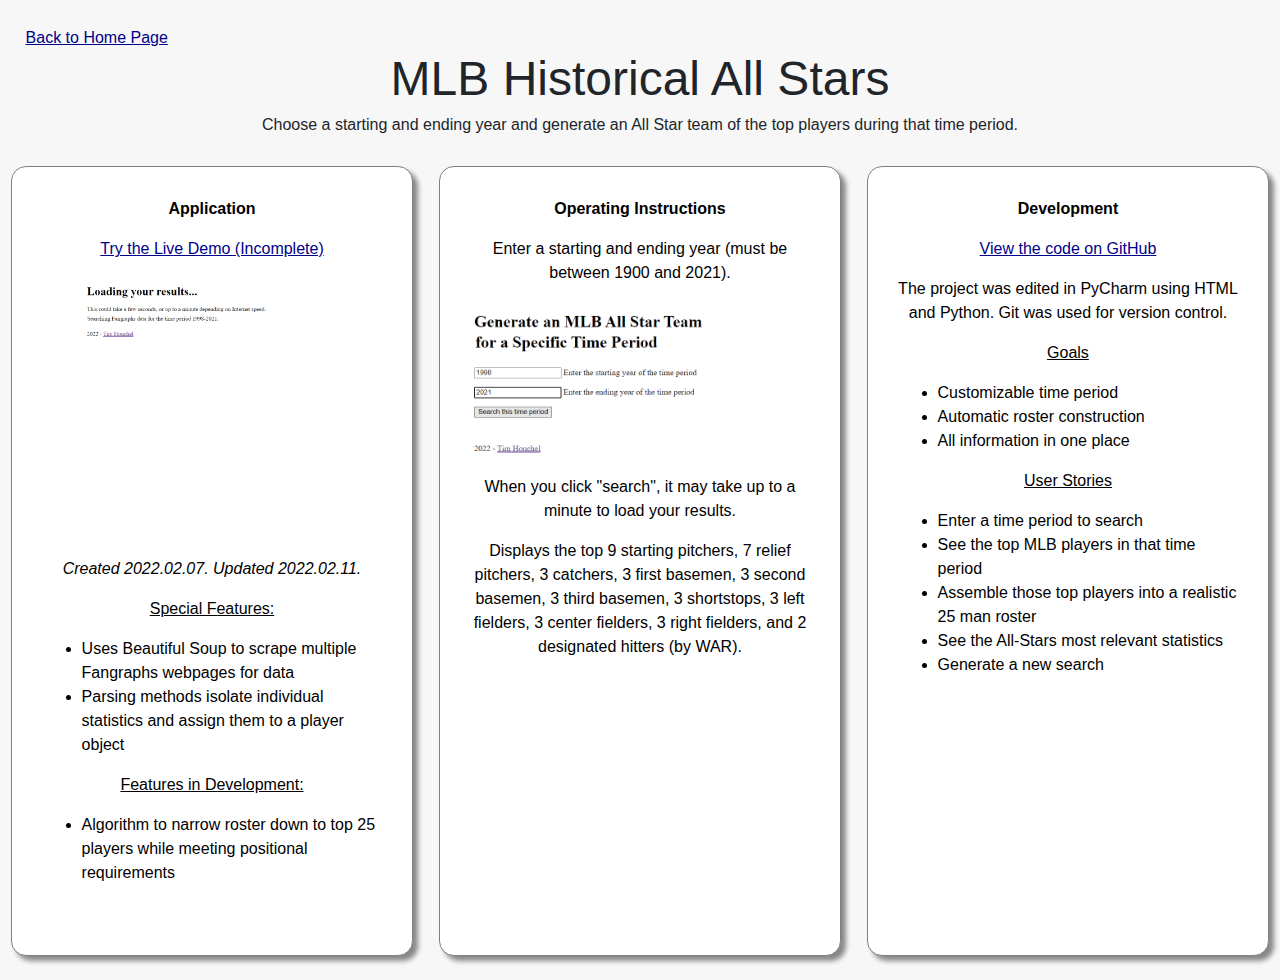
==== baseball.html @ f8c6c476 "added baseball project" ====
<!DOCTYPE html>
<html lang="en">
  <head>
    <meta charset="utf-8">
    <title>Tim Honchel - Software Portfolio</title>
    <meta content="IE=edge" http-equiv="X-UA-Compatible">
    <meta name="viewport" content="width=device-width, initial-scale=1">
    <meta name="title" content="MLB Historical All Stars Project" property="og:title">
    <meta name="description" content="Choose a starting and ending year and generate an All Star team of the top players during that time period." property="og:description">
    <meta name="author" content="Tim Honchel" >
    <meta name ="image" content="https://tim-honchel.github.io/images/keyboard.png" property="og:image">
    <!--Fav-->
    <link href="images/favicon.ico" rel="shortcut icon">
    
    <!--styles-->
    
    <link href="css/style.css" rel="stylesheet">
    <link rel="stylesheet" href="https://stackpath.bootstrapcdn.com/bootstrap/4.3.1/css/bootstrap.min.css" integrity="sha384-ggOyR0iXCbMQv3Xipma34MD+dH/1fQ784/j6cY/iJTQUOhcWr7x9JvoRxT2MZw1T" crossorigin="anonymous">
    <link href="css/basic.css" rel="stylesheet">
    

  </head>
  <body>
    <!--CONTENT WRAP-->
    <div class="content-wrap">
        <!--CONTENT-->
        <div class="content">  
            <section id="resume"> 
                <a href="https://tim-honchel.github.io">Back to Home Page</a> 
                <h3>MLB Historical All Stars</h3>
                <h6>Choose a starting and ending year and generate an All Star team of the top players during that time period.</h6>
                <br>
                <div class="row">
                    <div class="column-3">
                    <p id="lead">Application</p>
                    <p id="follow"><a href = "https://mlb-historical-all-star-team.herokuapp.com/" target="_blank">Try the Live Demo (Incomplete)</a></p>
                    <img src="images/baseballGIF.gif" class="project2">
                    <br>
                    <p id="follow"><em>Created 2022.02.07. Updated 2022.02.11.</em></p>
                    <p id="follow"><u>Special Features:</u></p>
                    <ul>
                        <li>Uses Beautiful Soup to scrape multiple Fangraphs webpages for data</li>
                        <li>Parsing methods isolate individual statistics and assign them to a player object</li>
                    </ul>
                    <p id="follow"><u>Features in Development:</u></p>
                    <ul>
                        <li>Algorithm to narrow roster down to top 25 players while meeting positional requirements</li>
                    </ul>
                    <br>
                    
                    </div>
                    <div class ="column-3">
                        <p id ="lead">Operating Instructions</p>
                        <p id="follow">Enter a starting and ending year (must be between 1900 and 2021).</p>
                        <img src="images/baseball-instructions.png" width = 75%>
                        <p id="follow">When you click "search", it may take up to a minute to load your results.</p>
                        <p id="follow">Displays the top 9 starting pitchers, 7 relief pitchers, 3 catchers, 3 first basemen, 3 second basemen, 3 third basemen, 3 shortstops, 3 left fielders, 3 center fielders, 3 right fielders, and 2 designated hitters (by WAR).</p>
                    </div>
                    <div class ="column-3">
                        <p id ="lead">Development</p>
                        <p id = "follow"><a href = "http://github.com/tim-honchel/BaseballAllStars" target="_blank">View the code on GitHub</a></p>
                        <p id = "follow">The project was edited in PyCharm using HTML and Python. Git was used for version control.</p>
                        <p id = "follow"><u>Goals</u></p>
                        <ul>
                            <li>Customizable time period</li>
                            <li>Automatic roster construction</li>
                            <li>All information in one place</li> 
                        </ul>
                        <p id = "follow"><u>User Stories</u></p>
                        <ul>
                            <li>Enter a time period to search</li>
                            <li>See the top MLB players in that time period</li>
                            <li>Assemble those top players into a realistic 25 man roster</li>
                            <li>See the All-Stars most relevant statistics</li>
                            <li>Generate a new search</li>
                        </ul>
                    </div>
                    <br>
                </div>
            </section>
        </div>
    </div>


  </body>
---- css/style.css ----
/*
Template Name: Bodo - Simple One Page Personal
Author: BdgPixel
Author URI:  http://themeforest.net/user/BdgPixel


/*----------------------------------------- 4) Header --------------------------------------------------*/





/*----------- panel ----------*/
.content-wrap {
  -webkit-overflow-scrolling: touch;
  height: 100%;
  width: 100%;
}
.content {
  position: absolute;
  width: 100%;
  height: 100%;
}
.content::before {
  position: fixed;
  top: 0;
  left: 0;
  z-index: 10;
  width: 100%;
  height: 100%;
  background: rgba(0, 0, 0, 0.3);
  content: '';
  opacity: 0;
  -webkit-transform: translate3d(100%, 0, 0);
  transform: translate3d(100%, 0, 0);
  -webkit-transition: opacity 0.4s, -webkit-transform 0s 0.4s;
  transition: opacity 0.4s, transform 0s 0.4s;
  -webkit-transition-timing-function: cubic-bezier(0.7, 0, 0.3, 1);
  transition-timing-function: cubic-bezier(0.7, 0, 0.3, 1);
}
/* Menu Button */
.menu-button {
  width: 0px;
  height: 0px;
  position: fixed;
  right: 0;
  margin-top: 13px;
  margin-right: 35px;
  z-index: 1000;
  padding: 0;
  cursor: pointer;
  background: transparent;
  border: none;
}
.menu-button span {
  display: block;
  position: absolute;
  height: 1px;
  width: 100%;
  background: #2f2f2f;
  border-radius: 9px;
  opacity: 1;
  left: 0;
}

/* Close Button */
.close-button {
  width: 1em;
  height: 1em;
  position: absolute;
  right: 1em;
  top: 1em;
  overflow: hidden;
  text-indent: 1em;
  font-size: 0.75em;
  border: none;
  background: transparent;
  color: transparent;
}
.close-button::before,
.close-button::after {
  content: '';
  position: absolute;
  width: 3px;
  height: 100%;
  top: 0;
  left: 50%;
  background: #bdc3c7;
}
.close-button::before {
  -webkit-transform: rotate(45deg);
  transform: rotate(45deg);
}
.close-button::after {
  -webkit-transform: rotate(-45deg);
  transform: rotate(-45deg);
}




/*----------------------------------------- 5) Typography --------------------------------------------------*/

h5 {
  letter-spacing: 0.8px;
  font-family: 'Roboto Slab', serif;
}


#home h1 {
  line-height: 40px;
  letter-spacing: 0.6px;
}
#home .typed {
  font-weight: 400;
  font-size: 16px;
  line-height: 26px;
  letter-spacing: 1.5px;
  margin: 0 auto;
  opacity: 0.6;
}
.year {
  font-size: 26px;
  font-weight: 500;
  margin-bottom: 10px;
  font-family: 'Roboto', sans-serif;
}
.job {
  font-size: 14px;
  font-weight: 500;
  line-height: 14px;
  letter-spacing: 0.4px;
  text-transform: uppercase;
  color: #cccccc;
}
.company {
  font-size: 12px;
  line-height: 14px;
  border: 1px solid #ececec;
  color: #cccccc;
  padding:8px 10px;
  border-radius: 6px;
  display: inline-block;
  margin-top: 5px;
  font-weight: 400;

}

/*----------------------------------------- 6) Hero --------------------------------------------------*/
#home {
  background: url("/images/background3.jpg");
  -webkit-background-size: cover;
  -moz-background-size: cover;
  -o-background-size: cover;
  background-size: cover;
  min-width: 100%;
  min-height: 100%;
  height: 100%;
  width: 100%;
  display: block;
}
.wrap-hero-content{
  width: 100%;
  height: 100%;
  position: absolute;
  top: 0;
  left: 0;
}
.hero-content{
  position: absolute;
  text-align: center;
  min-width: 300px;
  left: 50%;
  top: 60%;
  padding: 15px;
  background:transparent; /* change color and outline here */
  outline:none;
  outline-offset: 8px;
  -webkit-transform: translateX(-50%) translateY(-50%);
  transform: translateX(-50%) translateY(-50%);
  color:white;
}
.hero-title-content{
  position: absolute;
  text-align: center;
  min-width: 300px;
  left: 50%;
  top: 50%;
  padding: 30px;
  background:transparent; /* change color and outline here */
  outline:none;
  outline-offset: 8px;
  -webkit-transform: translateX(-50%) translateY(-50%);
  transform: translateX(-50%) translateY(-50%);
  color:white;
}
/*mouse*/
.mouse-icon {
  position: absolute;
  border: 2px solid #2f2f2f;
  background: #ffffff;
  opacity: 0.8;
  border-radius: 13px;
  height: 40px;
  width: 30px;
  margin: 0 auto;
  display: block;
  left: 0;
  right: 0;
  bottom: 30px;
  z-index: 100;
}

.mouse-icon .scroll {
  -webkit-animation-name: scrolling;
  -webkit-animation-duration: 1s;
  -webkit-animation-timing-function: linear;
  -webkit-animation-delay: 0s;
  -webkit-animation-iteration-count: infinite;
  -webkit-animation-play-state: running;
  animation-name: scrolling;
  animation-duration: 1s;
  animation-timing-function: linear;
  animation-delay: 0s;
  animation-iteration-count: infinite;
  animation-play-state: running;
}
.mouse-icon .scroll {
  position: relative;
  border-radius: 10px;
  background: #2f2f2f;
  width: 4px;
  height: 8px;
  top: 4px;
  margin-left: auto;
  margin-right: auto;
}

@-webkit-keyframes scrolling  {
  0%   { top:2px;  opacity: 0;}
  30%  { top:8px; opacity: 1;}
  100% { top:16px; opacity: 0;}
}

@keyframes scrolling  {
  0%   { top:2px;  opacity: 0;}
  30%  { top:8px; opacity: 1;}
  100% { top:16px; opacity: 0;}
}


/*----- typed effect ---*/
.typed {
  font-size:24px;
}

.typed-cursor{ opacity: 0;}
---- css/basic.css ----
a {
    color:darkblue;
    text-decoration: underline;
}

body {
    /*background-color:rgb(231, 239, 250);*/
    background-color:rgba(245, 245, 245, 0.829);
    
}

.column-1 {
    float:left;
    width: 50%;
    /*border:1px solid darkblue;*/
    border:1px solid gray;
    padding:30px;
    /*background-color: aliceblue;*/
    background-color: white;
    border-radius:15px;
    box-shadow: 5px 5px 5px #888888 ;
}

.column-2 {
    float:left;
    width: 49%;
    /*border:1px solid darkblue;*/
    border:1px solid gray;
    padding:30px;
    /*background-color: aliceblue;*/
    background-color: white;
    border-radius:15px;
    box-shadow: 5px 5px 5px #888888 ;
}

.column-3 {
    float:left;
    width: 32%;
    /*border:1px solid darkblue;*/
    border:1px solid gray;
    padding:30px;
    /*background-color: aliceblue;*/
    background-color: white;
    border-radius:15px;
    box-shadow: 5px 5px 5px #888888 ;
    
}

#container-image {
    background-image: url("/images/background-main.jpg");
}

#follow {
    text-align: center;
}

h3 {
    /* color:goldenrod; */
    text-align: center;
    font-size:36pt;
}

h6 {
    text-align:center;
}

.hero-text {
    text-align: center;
    position: absolute;
    top: 50%;
    left: 50%;
    transform: translate(-50%, -50%);
    color: white;
}

#lead {
    font-weight: bold;
    text-align: center;
}

li, p {
   color:black;
}

.project {
    display: block;
    margin-left: auto;
    margin-right: auto;
    width:50%;
}

.project2 {
    display: block;
    margin-left: auto;
    margin-right: auto;
    width:75%;
}

.project3 {
    display: block;
    margin-left: auto;
    margin-right: auto;
    width:100%;
}

#resume {
    margin:2%;
}

.row {
    column-gap:2%;
}

@media screen and (max-height: 481px){

    .hero-content {
        padding:5px;
        top:74%;

    }

    .hero-title-content {
        padding:5px;
        top:59%;

    }
  
    h1 {
        font-size:17pt;
        color:white;
    }

    h5 {
        font-size:10pt;
        color:white;
    }

}


@media screen and (max-width: 481px){

    .column-2 {
        float:left;
        width: 100%;
        border:1px solid darkblue;
        padding:30px;
        background-color: aliceblue;
        border-radius:15px;
        box-shadow: 5px 5px 5px #888888 ;
    }
    
    .column-3 {
        float:left;
        width: 100%;
        border:1px solid darkblue;
        padding:30px;
        background-color: aliceblue;
        border-radius:15px;
        box-shadow: 5px 5px 5px #888888 ;
    }

    #container-image {
        background-image: none;
    }
    
    .hero-content {
        padding:15px;
        left:40%;
        top:70%;

    }

    .hero-title-content {
        padding:15px;
        left:40%;
        top:62%;

    }

    #home {
        background: url("/images/background-mobile.jpg");
        -webkit-background-size: cover;
        -moz-background-size: cover;
        -o-background-size: cover;
        background-size: cover;
        min-width: 100%;
        min-height: 100%;
        height: 100%;
        width: 100%;
        display: block;
        background-position:center;
        
    }
  
    h1 {
        font-size:18pt;
        color:white;
    }

    h5 {
        font-size:12pt;
        color:white;
    }
       

    .row {
        column-gap:0%;
    }
  }
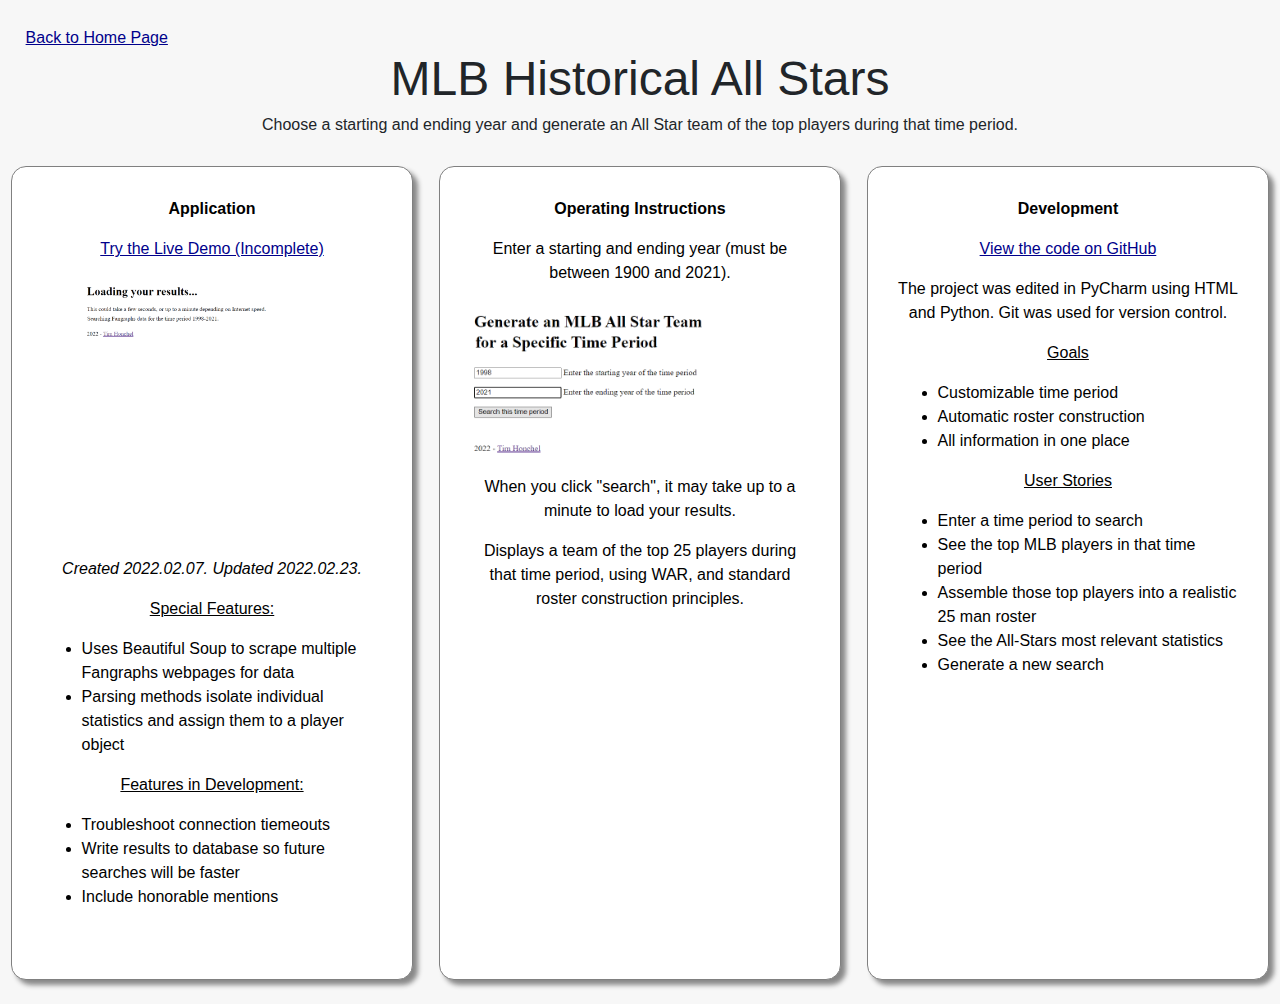
==== commit b924e89b: "updated baseball project" ====
--- a/baseball.html
+++ b/baseball.html
@@ -36,7 +36,7 @@
                     <p id="follow"><a href = "https://mlb-historical-all-star-team.herokuapp.com/" target="_blank">Try the Live Demo (Incomplete)</a></p>
                     <img src="images/baseballGIF.gif" class="project2">
                     <br>
-                    <p id="follow"><em>Created 2022.02.07. Updated 2022.02.11.</em></p>
+                    <p id="follow"><em>Created 2022.02.07. Updated 2022.02.23.</em></p>
                     <p id="follow"><u>Special Features:</u></p>
                     <ul>
                         <li>Uses Beautiful Soup to scrape multiple Fangraphs webpages for data</li>
@@ -44,7 +44,9 @@
                     </ul>
                     <p id="follow"><u>Features in Development:</u></p>
                     <ul>
-                        <li>Algorithm to narrow roster down to top 25 players while meeting positional requirements</li>
+                        <li>Troubleshoot connection tiemeouts</li>
+                        <li>Write results to database so future searches will be faster</li>
+                        <li>Include honorable mentions</li>
                     </ul>
                     <br>
                     
@@ -54,7 +56,7 @@
                         <p id="follow">Enter a starting and ending year (must be between 1900 and 2021).</p>
                         <img src="images/baseball-instructions.png" width = 75%>
                         <p id="follow">When you click "search", it may take up to a minute to load your results.</p>
-                        <p id="follow">Displays the top 9 starting pitchers, 7 relief pitchers, 3 catchers, 3 first basemen, 3 second basemen, 3 third basemen, 3 shortstops, 3 left fielders, 3 center fielders, 3 right fielders, and 2 designated hitters (by WAR).</p>
+                        <p id="follow">Displays a team of the top 25 players during that time period, using WAR, and standard roster construction principles.</p>
                     </div>
                     <div class ="column-3">
                         <p id ="lead">Development</p>
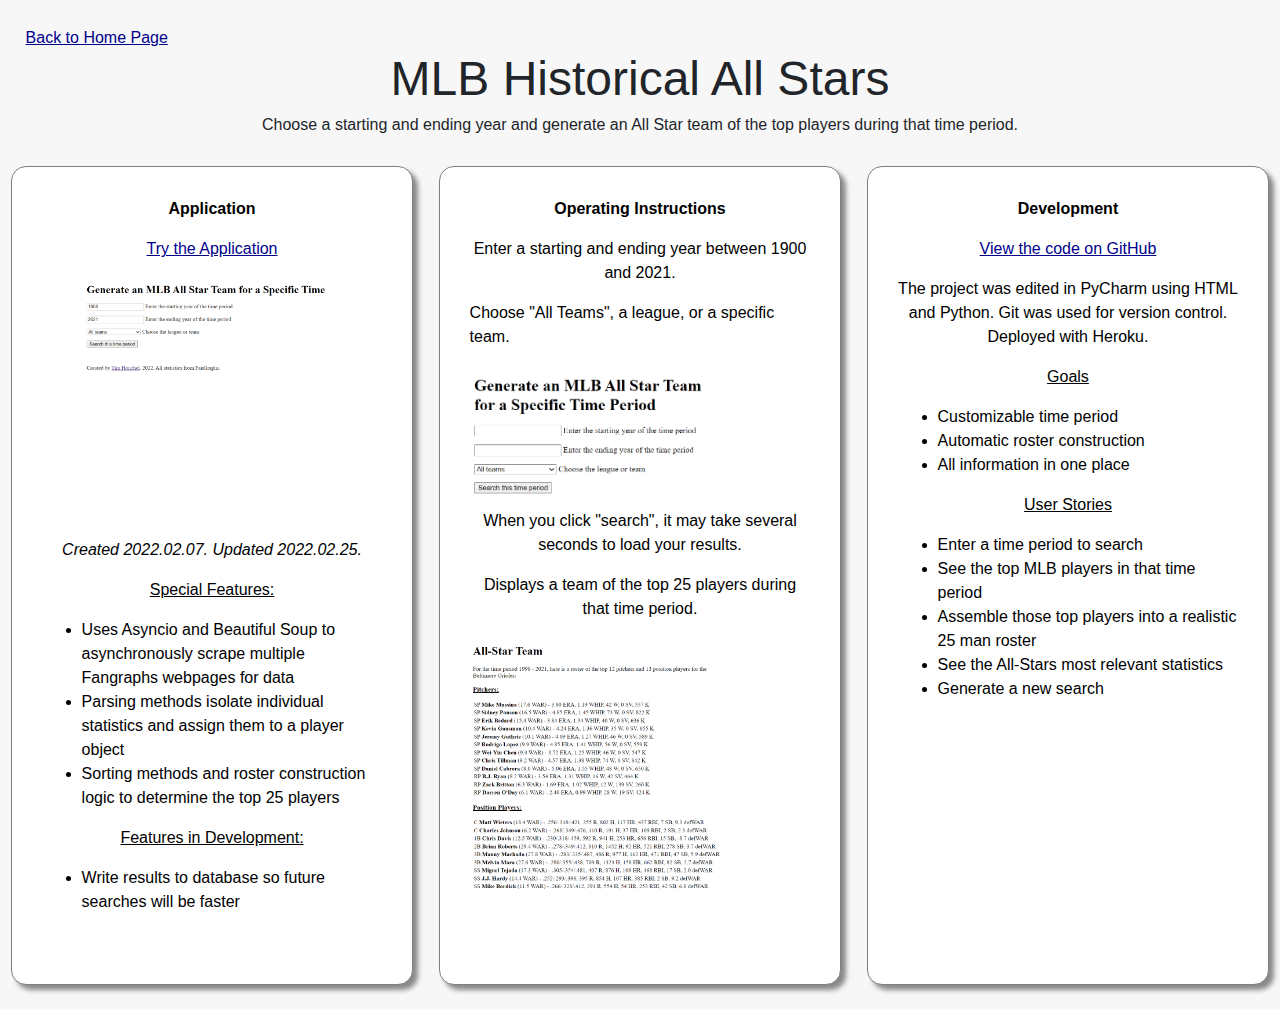
==== commit 92948b51: "updated baseball project" ====
--- a/baseball.html
+++ b/baseball.html
@@ -8,7 +8,7 @@
     <meta name="title" content="MLB Historical All Stars Project" property="og:title">
     <meta name="description" content="Choose a starting and ending year and generate an All Star team of the top players during that time period." property="og:description">
     <meta name="author" content="Tim Honchel" >
-    <meta name ="image" content="https://tim-honchel.github.io/images/keyboard.png" property="og:image">
+    <meta name ="image" content="https://tim-honchel.github.io/images/baseball-results.png" property="og:image">
     <!--Fav-->
     <link href="images/favicon.ico" rel="shortcut icon">
     
@@ -33,35 +33,36 @@
                 <div class="row">
                     <div class="column-3">
                     <p id="lead">Application</p>
-                    <p id="follow"><a href = "https://mlb-historical-all-star-team.herokuapp.com/" target="_blank">Try the Live Demo (Incomplete)</a></p>
+                    <p id="follow"><a href = "https://mlb-historical-all-star-team.herokuapp.com/" target="_blank">Try the Application</a></p>
                     <img src="images/baseballGIF.gif" class="project2">
                     <br>
-                    <p id="follow"><em>Created 2022.02.07. Updated 2022.02.23.</em></p>
+                    <p id="follow"><em>Created 2022.02.07. Updated 2022.02.25.</em></p>
                     <p id="follow"><u>Special Features:</u></p>
                     <ul>
-                        <li>Uses Beautiful Soup to scrape multiple Fangraphs webpages for data</li>
+                        <li>Uses Asyncio and Beautiful Soup to asynchronously scrape multiple Fangraphs webpages for data</li>
                         <li>Parsing methods isolate individual statistics and assign them to a player object</li>
+                        <li>Sorting methods and roster construction logic to determine the top 25 players</li>
                     </ul>
                     <p id="follow"><u>Features in Development:</u></p>
                     <ul>
-                        <li>Troubleshoot connection tiemeouts</li>
                         <li>Write results to database so future searches will be faster</li>
-                        <li>Include honorable mentions</li>
                     </ul>
                     <br>
                     
                     </div>
                     <div class ="column-3">
                         <p id ="lead">Operating Instructions</p>
-                        <p id="follow">Enter a starting and ending year (must be between 1900 and 2021).</p>
+                        <p id="follow">Enter a starting and ending year between 1900 and 2021.</p>
+                        <p id=""follow">Choose "All Teams", a league, or a specific team.</p>
                         <img src="images/baseball-instructions.png" width = 75%>
-                        <p id="follow">When you click "search", it may take up to a minute to load your results.</p>
-                        <p id="follow">Displays a team of the top 25 players during that time period, using WAR, and standard roster construction principles.</p>
+                        <p id="follow">When you click "search", it may take several seconds to load your results.</p>
+                        <p id="follow">Displays a team of the top 25 players during that time period.</p>
+                        <img src="images/baseball-results.png" width = 75%>
                     </div>
                     <div class ="column-3">
                         <p id ="lead">Development</p>
                         <p id = "follow"><a href = "http://github.com/tim-honchel/BaseballAllStars" target="_blank">View the code on GitHub</a></p>
-                        <p id = "follow">The project was edited in PyCharm using HTML and Python. Git was used for version control.</p>
+                        <p id = "follow">The project was edited in PyCharm using HTML and Python. Git was used for version control. Deployed with Heroku.</p>
                         <p id = "follow"><u>Goals</u></p>
                         <ul>
                             <li>Customizable time period</li>
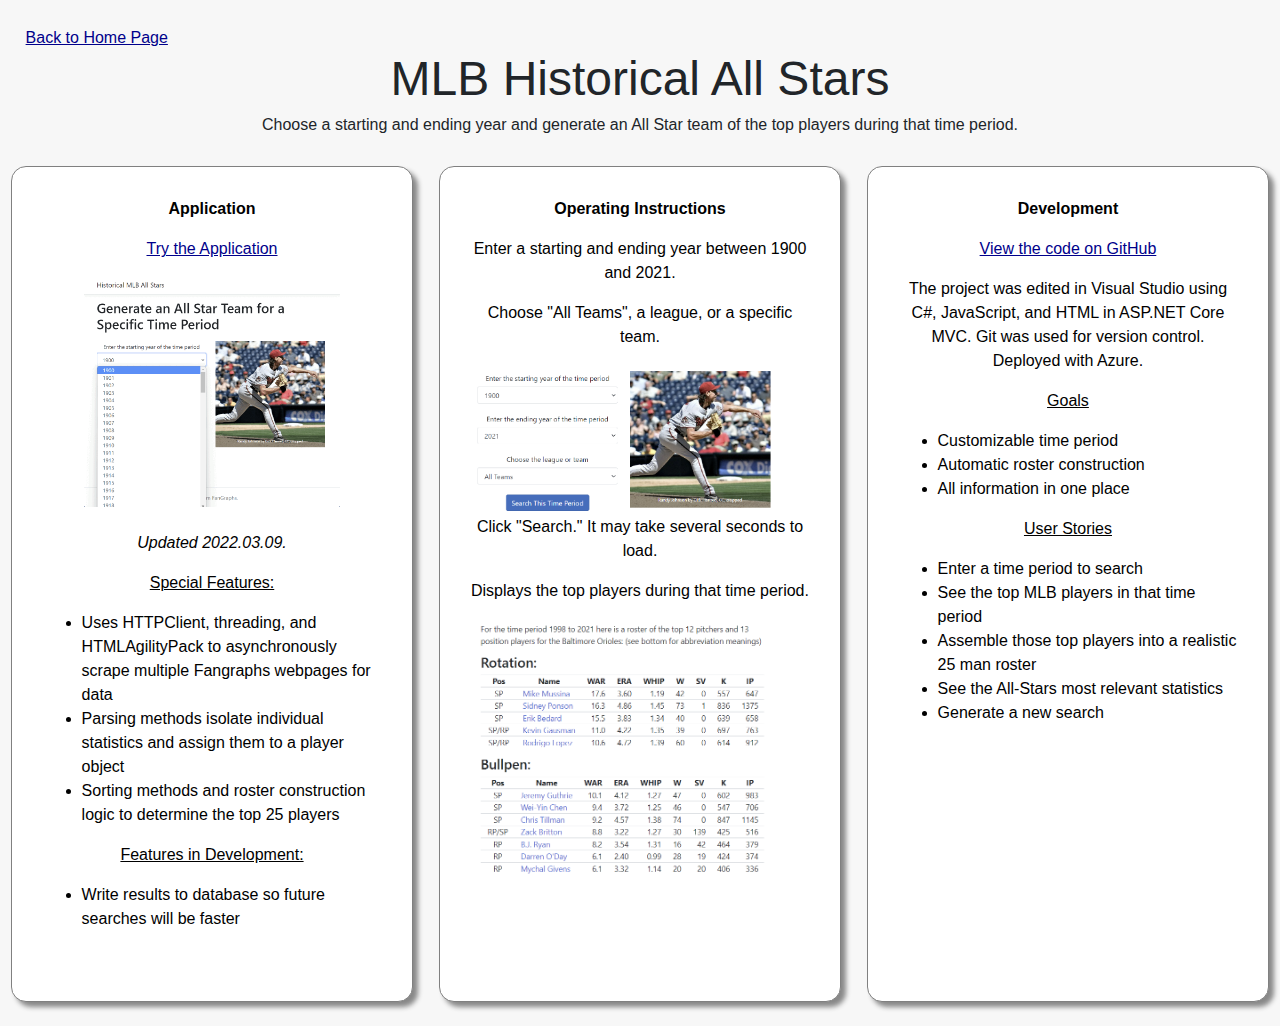
==== commit d235fcb7: "updated portfolio, resume, tech stack" ====
--- a/baseball.html
+++ b/baseball.html
@@ -8,7 +8,7 @@
     <meta name="title" content="MLB Historical All Stars Project" property="og:title">
     <meta name="description" content="Choose a starting and ending year and generate an All Star team of the top players during that time period." property="og:description">
     <meta name="author" content="Tim Honchel" >
-    <meta name ="image" content="https://tim-honchel.github.io/images/baseball-results.png" property="og:image">
+    <meta name ="image" content="https://tim-honchel.github.io/images/baseball.png" property="og:image">
     <!--Fav-->
     <link href="images/favicon.ico" rel="shortcut icon">
     
@@ -33,13 +33,13 @@
                 <div class="row">
                     <div class="column-3">
                     <p id="lead">Application</p>
-                    <p id="follow"><a href = "https://mlb-historical-all-star-team.herokuapp.com/" target="_blank">Try the Application</a></p>
+                    <p id="follow"><a href = "https://allstar.azurewebsites.net/" target="_blank">Try the Application</a></p>
                     <img src="images/baseballGIF.gif" class="project2">
                     <br>
-                    <p id="follow"><em>Created 2022.02.07. Updated 2022.02.25.</em></p>
+                    <p id="follow"><em>Updated 2022.03.09.</em></p>
                     <p id="follow"><u>Special Features:</u></p>
                     <ul>
-                        <li>Uses Asyncio and Beautiful Soup to asynchronously scrape multiple Fangraphs webpages for data</li>
+                        <li>Uses HTTPClient, threading, and HTMLAgilityPack to asynchronously scrape multiple Fangraphs webpages for data</li>
                         <li>Parsing methods isolate individual statistics and assign them to a player object</li>
                         <li>Sorting methods and roster construction logic to determine the top 25 players</li>
                     </ul>
@@ -53,16 +53,16 @@
                     <div class ="column-3">
                         <p id ="lead">Operating Instructions</p>
                         <p id="follow">Enter a starting and ending year between 1900 and 2021.</p>
-                        <p id=""follow">Choose "All Teams", a league, or a specific team.</p>
-                        <img src="images/baseball-instructions.png" width = 75%>
-                        <p id="follow">When you click "search", it may take several seconds to load your results.</p>
-                        <p id="follow">Displays a team of the top 25 players during that time period.</p>
-                        <img src="images/baseball-results.png" width = 75%>
+                        <p id="follow">Choose "All Teams", a league, or a specific team.</p>
+                        <img src="images/baseball-instructions.png" width = 90%>
+                        <p id="follow">Click "Search." It may take several seconds to load.</p>
+                        <p id="follow">Displays the top players during that time period.</p>
+                        <img src="images/baseball-results.png" width = 90%>
                     </div>
                     <div class ="column-3">
                         <p id ="lead">Development</p>
-                        <p id = "follow"><a href = "http://github.com/tim-honchel/BaseballAllStars" target="_blank">View the code on GitHub</a></p>
-                        <p id = "follow">The project was edited in PyCharm using HTML and Python. Git was used for version control. Deployed with Heroku.</p>
+                        <p id = "follow"><a href = "http://github.com/tim-honchel/HistoricalMLBAllStars" target="_blank">View the code on GitHub</a></p>
+                        <p id = "follow">The project was edited in Visual Studio using C#, JavaScript, and HTML in ASP.NET Core MVC. Git was used for version control. Deployed with Azure.</p>
                         <p id = "follow"><u>Goals</u></p>
                         <ul>
                             <li>Customizable time period</li>
--- a/css/basic.css
+++ b/css/basic.css
@@ -101,6 +101,13 @@
     margin-left: auto;
     margin-right: auto;
     width:100%;
+}
+
+.project4 {
+    display: block;
+    margin-left: auto;
+    margin-right: auto;
+    width:40%;
 }
 
 #resume {
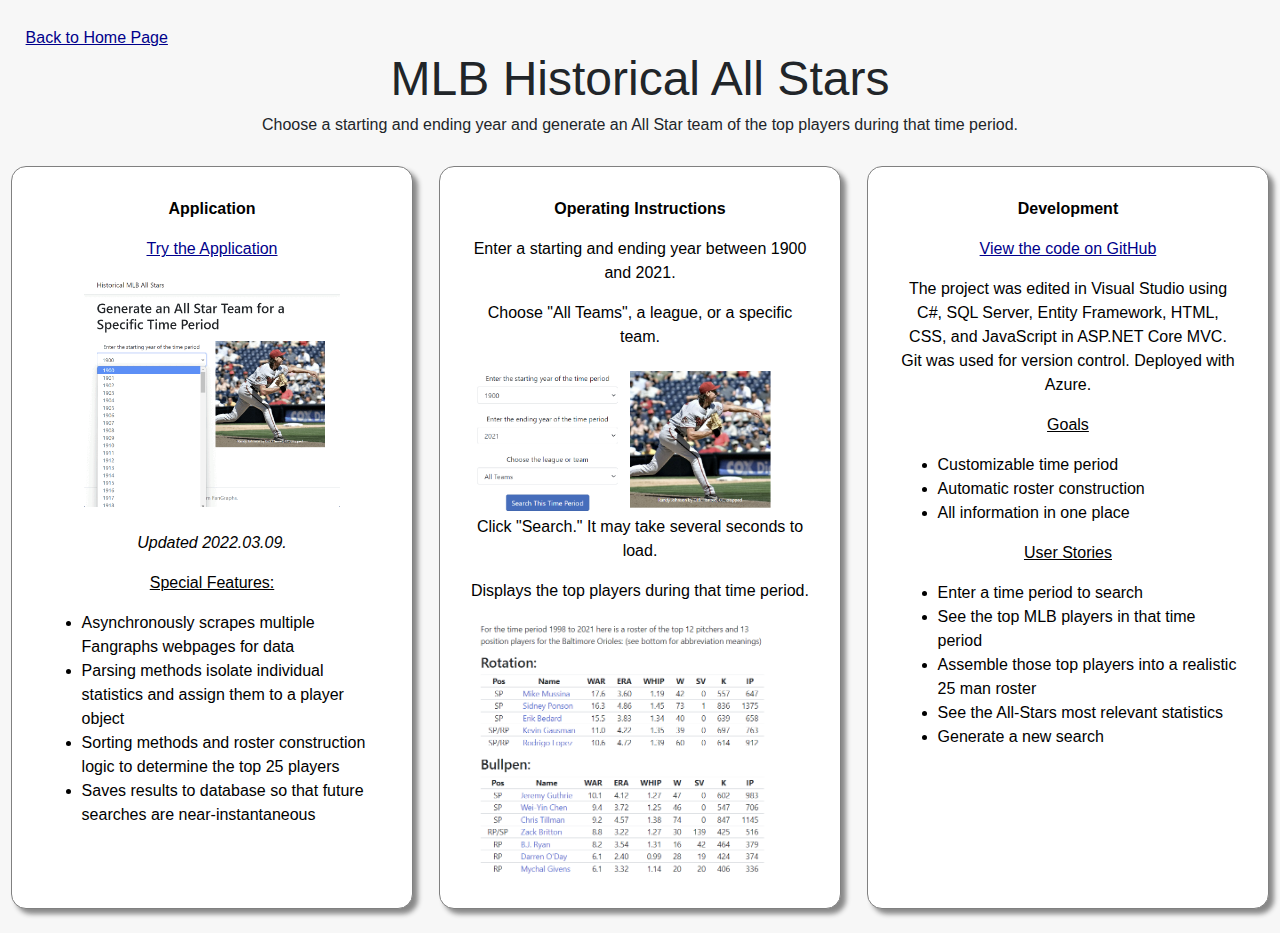
==== commit bfa66412: "updates" ====
--- a/baseball.html
+++ b/baseball.html
@@ -39,15 +39,12 @@
                     <p id="follow"><em>Updated 2022.03.09.</em></p>
                     <p id="follow"><u>Special Features:</u></p>
                     <ul>
-                        <li>Uses HTTPClient, threading, and HTMLAgilityPack to asynchronously scrape multiple Fangraphs webpages for data</li>
+                        <li>Asynchronously scrapes multiple Fangraphs webpages for data</li>
                         <li>Parsing methods isolate individual statistics and assign them to a player object</li>
                         <li>Sorting methods and roster construction logic to determine the top 25 players</li>
+                        <li>Saves results to database so that future searches are near-instantaneous</li>
                     </ul>
-                    <p id="follow"><u>Features in Development:</u></p>
-                    <ul>
-                        <li>Write results to database so future searches will be faster</li>
-                    </ul>
-                    <br>
+
                     
                     </div>
                     <div class ="column-3">
@@ -62,7 +59,7 @@
                     <div class ="column-3">
                         <p id ="lead">Development</p>
                         <p id = "follow"><a href = "http://github.com/tim-honchel/HistoricalMLBAllStars" target="_blank">View the code on GitHub</a></p>
-                        <p id = "follow">The project was edited in Visual Studio using C#, JavaScript, and HTML in ASP.NET Core MVC. Git was used for version control. Deployed with Azure.</p>
+                        <p id = "follow">The project was edited in Visual Studio using C#, SQL Server, Entity Framework, HTML, CSS, and JavaScript in ASP.NET Core MVC. Git was used for version control. Deployed with Azure.</p>
                         <p id = "follow"><u>Goals</u></p>
                         <ul>
                             <li>Customizable time period</li>
